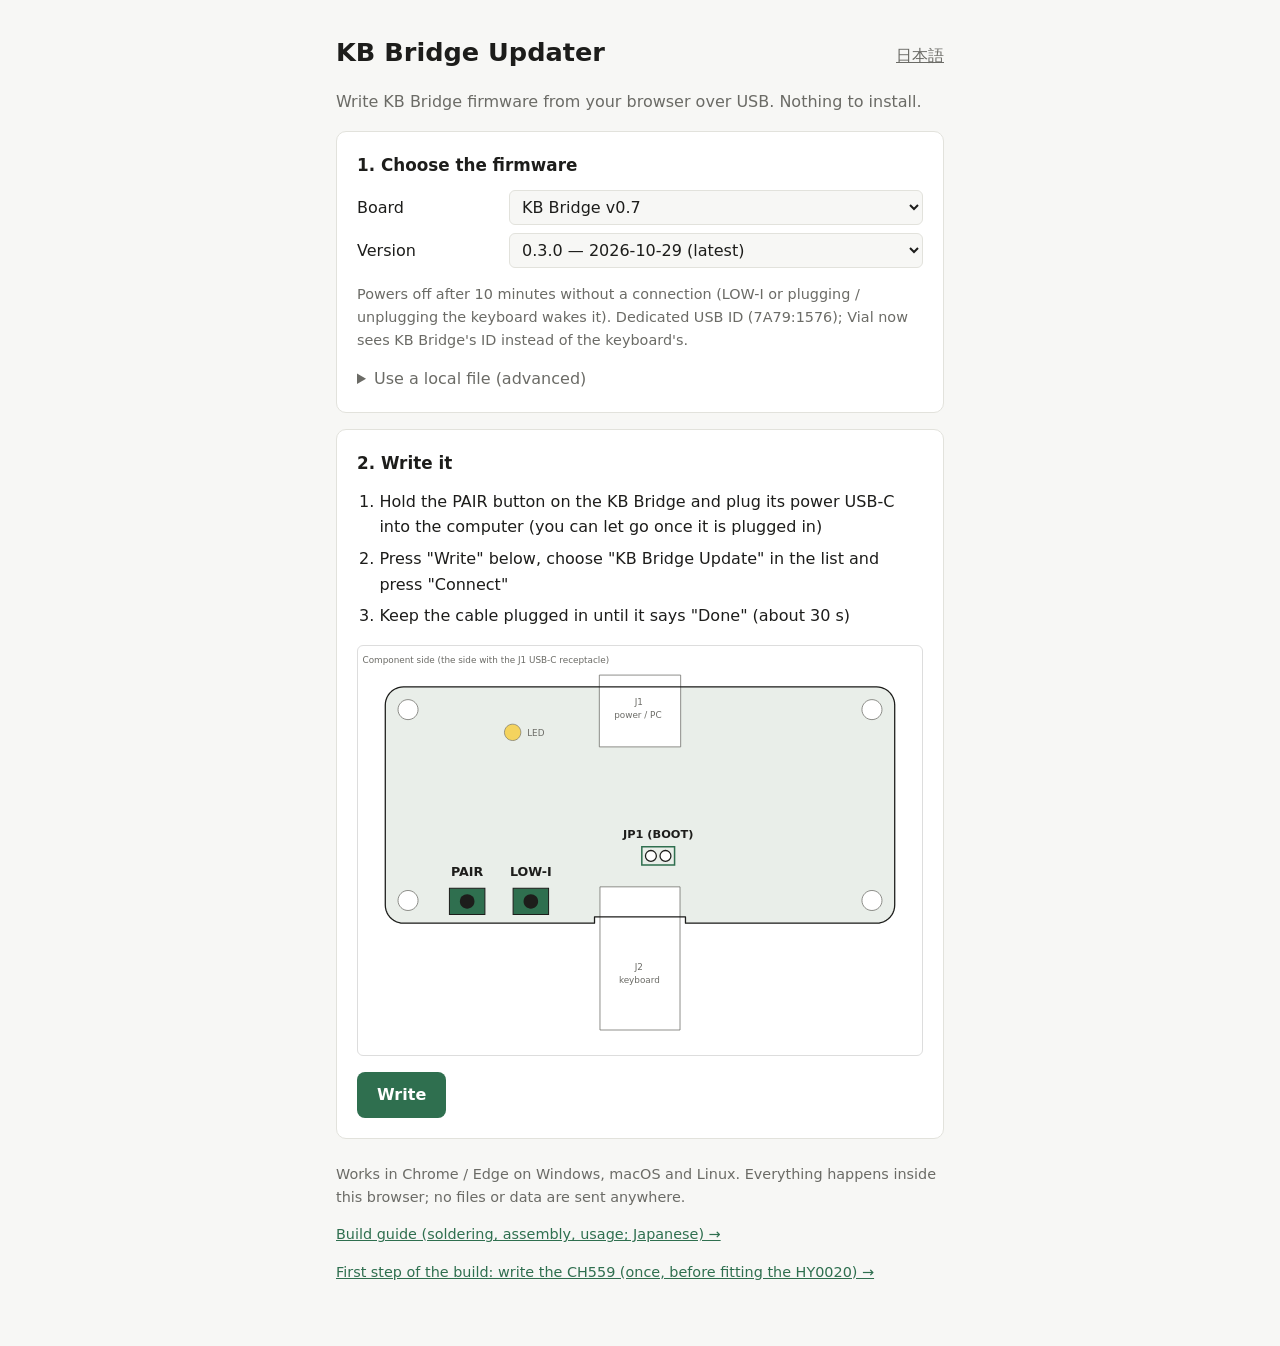
==== docs/index.html @ 1b907c50 "v0.7 only: drop v0.6 code paths, the ISP pending flag and 0.2.0 leftovers; MODEL_NAME v0.7; retry / " ====
<!doctype html>
<html lang="ja">
<head>
<meta charset="utf-8">
<meta name="viewport" content="width=device-width, initial-scale=1">
<title>KB Bridge Updater</title>
<link rel="stylesheet" href="style.css?v=3">
</head>
<body>
<main>
  <header>
    <h1>KB Bridge Updater</h1>
    <button id="lang" class="link" type="button">English</button>
  </header>
  <p class="lead" data-i18n="lead"></p>

  <div id="unsupported" class="notice error" hidden data-i18n="unsupported"></div>

  <section>
    <h2 data-i18n="s1"></h2>
    <label class="field"><span data-i18n="board"></span>
      <select id="board"></select>
    </label>
    <label class="field"><span data-i18n="version"></span>
      <select id="fw"></select>
    </label>
    <p id="notes" class="muted"></p>
    <details>
      <summary data-i18n="localSummary"></summary>
      <p class="muted" data-i18n="localHelp"></p>
      <input id="local" type="file" accept=".zip">
    </details>
  </section>

  <section>
    <h2 data-i18n="s2"></h2>
    <ol class="steps">
      <li data-i18n="step1"></li>
      <li data-i18n="step2"></li>
      <li data-i18n="step3"></li>
    </ol>
    <figure class="diagram"><img src="img/buttons.svg" style="max-width:100%;height:auto" alt="PAIR / LOW-I / JP1 (BOOT)"></figure>
    <button id="go" class="primary" type="button" data-i18n="go"></button>
  </section>

  <section id="run" hidden>
    <h2 data-i18n="s3"></h2>
    <div class="bar"><div id="barfill"></div></div>
    <p id="status" class="status"></p>
  </section>

  <footer class="muted">
    <p data-i18n="footer"></p>
    <p><a href="guide.html" data-i18n="guideLink"></a></p>
    <p><a href="ch559.html" data-i18n="ch559Link"></a></p>
  </footer>
</main>
<script type="module" src="js/app.js"></script>
</body>
</html>
---- docs/style.css ----
:root {
  --bg: #f7f7f5;
  --card: #ffffff;
  --text: #1d1d1b;
  --muted: #6b6b66;
  --line: #e2e2dc;
  --accent: #2f6f4f;
  --accent-text: #ffffff;
  --error: #b3261e;
  --ok: #2f6f4f;
}
@media (prefers-color-scheme: dark) {
  :root {
    --bg: #161615;
    --card: #20201e;
    --text: #ecece8;
    --muted: #a3a39c;
    --line: #34342f;
    --accent: #5fb98a;
    --accent-text: #0e1a13;
    --error: #f2857c;
    --ok: #5fb98a;
  }
}
* { box-sizing: border-box; }
body {
  margin: 0;
  background: var(--bg);
  color: var(--text);
  font: 16px/1.6 system-ui, -apple-system, "Hiragino Sans", "Noto Sans JP", sans-serif;
}
img { max-width: 100%; height: auto; }
main { max-width: 640px; margin: 0 auto; padding: 32px 16px 48px; }
header { display: flex; align-items: baseline; justify-content: space-between; gap: 16px; }
h1 { font-size: 1.6rem; margin: 0; }
h2 { font-size: 1.05rem; margin: 0 0 12px; }
.lead { color: var(--muted); }
section {
  background: var(--card);
  border: 1px solid var(--line);
  border-radius: 10px;
  padding: 20px;
  margin: 16px 0;
}
.field { display: grid; grid-template-columns: 9em 1fr; align-items: center; gap: 8px; margin: 8px 0; }
select, input[type=file] { font: inherit; color: inherit; }
select { padding: 6px 8px; border: 1px solid var(--line); border-radius: 6px; background: var(--bg); width: 100%; }
details { margin-top: 12px; }
summary { cursor: pointer; color: var(--muted); }
.steps { padding-left: 1.4em; margin: 0 0 16px; }
.steps li { margin: 6px 0; }
button { font: inherit; cursor: pointer; }
.primary {
  background: var(--accent);
  color: var(--accent-text);
  border: 0;
  border-radius: 8px;
  padding: 10px 20px;
  font-weight: 600;
}
.primary:disabled { opacity: 0.5; cursor: default; }
.link { background: none; border: 0; color: var(--muted); text-decoration: underline; padding: 0; }
.muted { color: var(--muted); font-size: 0.9rem; }
.notice { border-radius: 8px; padding: 12px 16px; margin: 16px 0; }
.notice.error { border: 1px solid var(--error); color: var(--error); }
.bar { height: 10px; background: var(--line); border-radius: 5px; overflow: hidden; }
#barfill { height: 100%; width: 0; background: var(--accent); transition: width 0.2s; }
.status { margin: 12px 0 0; white-space: pre-line; }
.status.error { color: var(--error); }
.status.ok { color: var(--ok); font-weight: 600; }
footer { margin-top: 24px; }
a { color: var(--accent); }
@media (max-width: 480px) {
  .field { grid-template-columns: 1fr; gap: 4px; }
}
.doc h3 { font-size: 0.95rem; margin: 20px 0 8px; }
.toc { display: flex; flex-wrap: wrap; gap: 6px 16px; margin: 16px 0; font-size: 0.9rem; }
table { width: 100%; border-collapse: collapse; font-size: 0.92rem; }
th, td { text-align: left; vertical-align: top; padding: 6px 8px; border-bottom: 1px solid var(--line); }
th { color: var(--muted); font-weight: 600; }
.doc section { overflow-x: auto; }

figure { margin: 8px 0 16px; display: flex; flex-wrap: wrap; gap: 8px; }
figure img { width: calc(50% - 4px); min-width: 240px; flex: 1 1 240px; height: auto; border-radius: 6px; }
figure.diagram img { width: 100%; max-width: 560px; min-width: 0; background: #fff; border: 1px solid #ddd; }
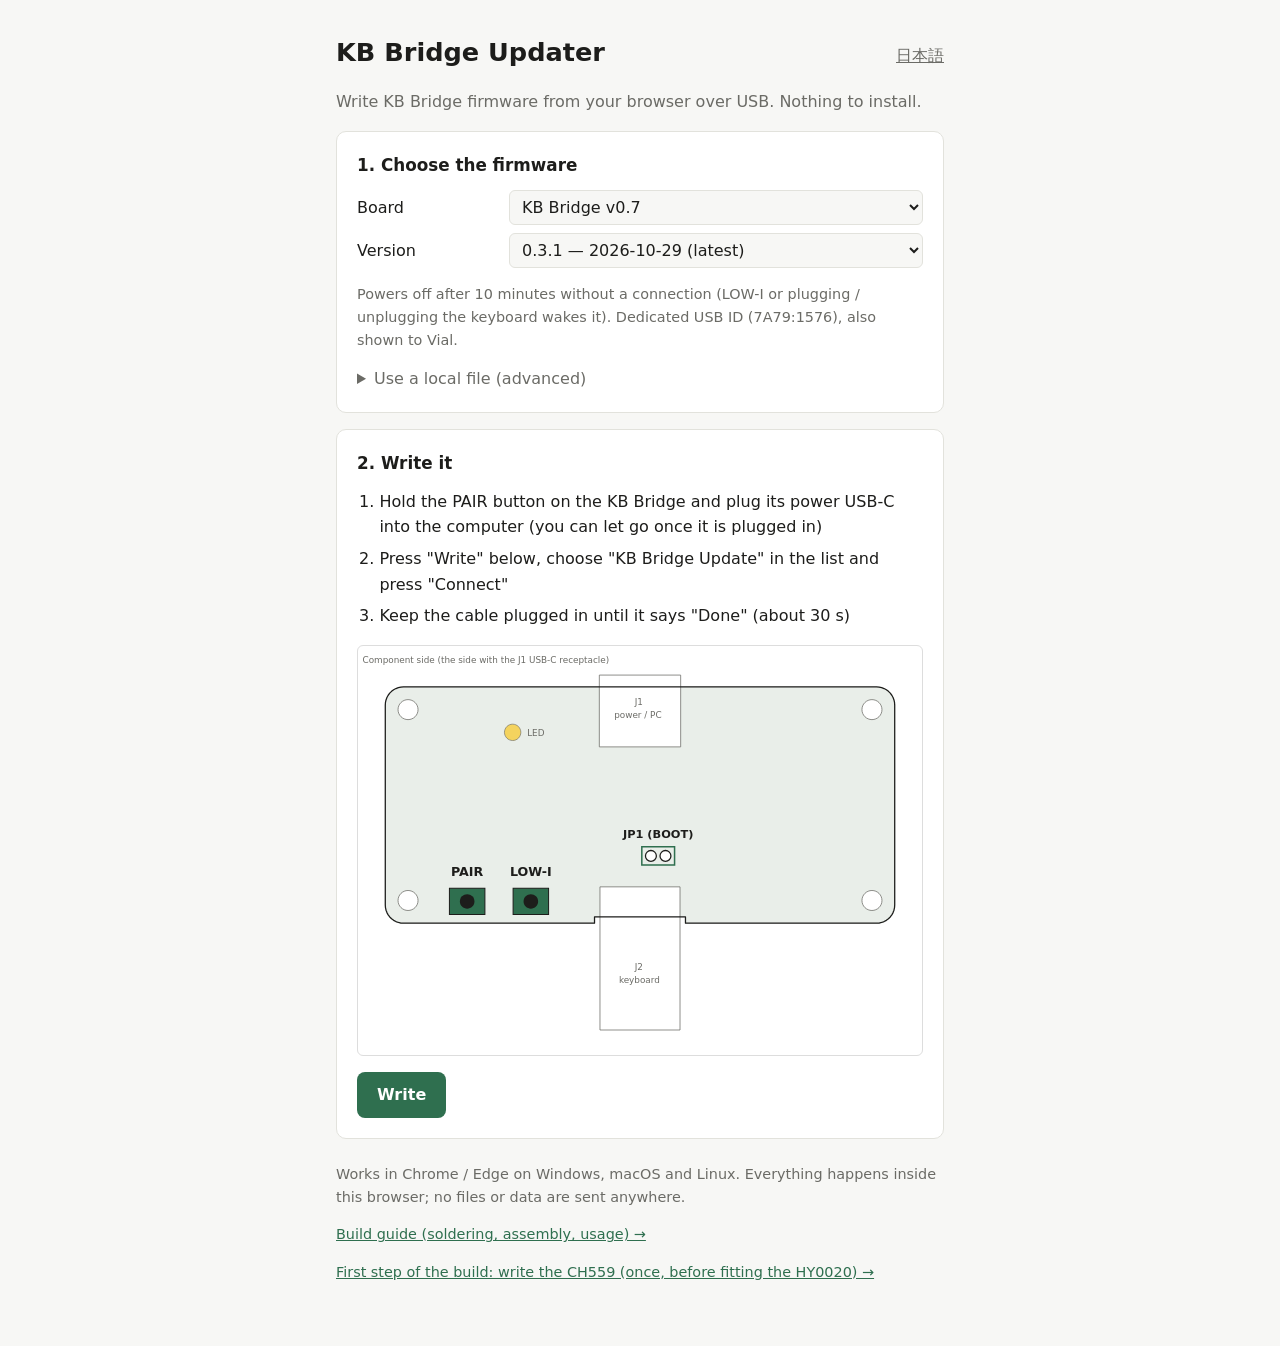
==== commit 43cd5903: "English build guide (guide_en.html), linked from the Japanese guide, the updater and README" ====
--- a/docs/index.html
+++ b/docs/index.html
@@ -51,7 +51,7 @@
 
   <footer class="muted">
     <p data-i18n="footer"></p>
-    <p><a href="guide.html" data-i18n="guideLink"></a></p>
+    <p><a id="guide" href="guide.html" data-i18n="guideLink"></a></p>
     <p><a href="ch559.html" data-i18n="ch559Link"></a></p>
   </footer>
 </main>
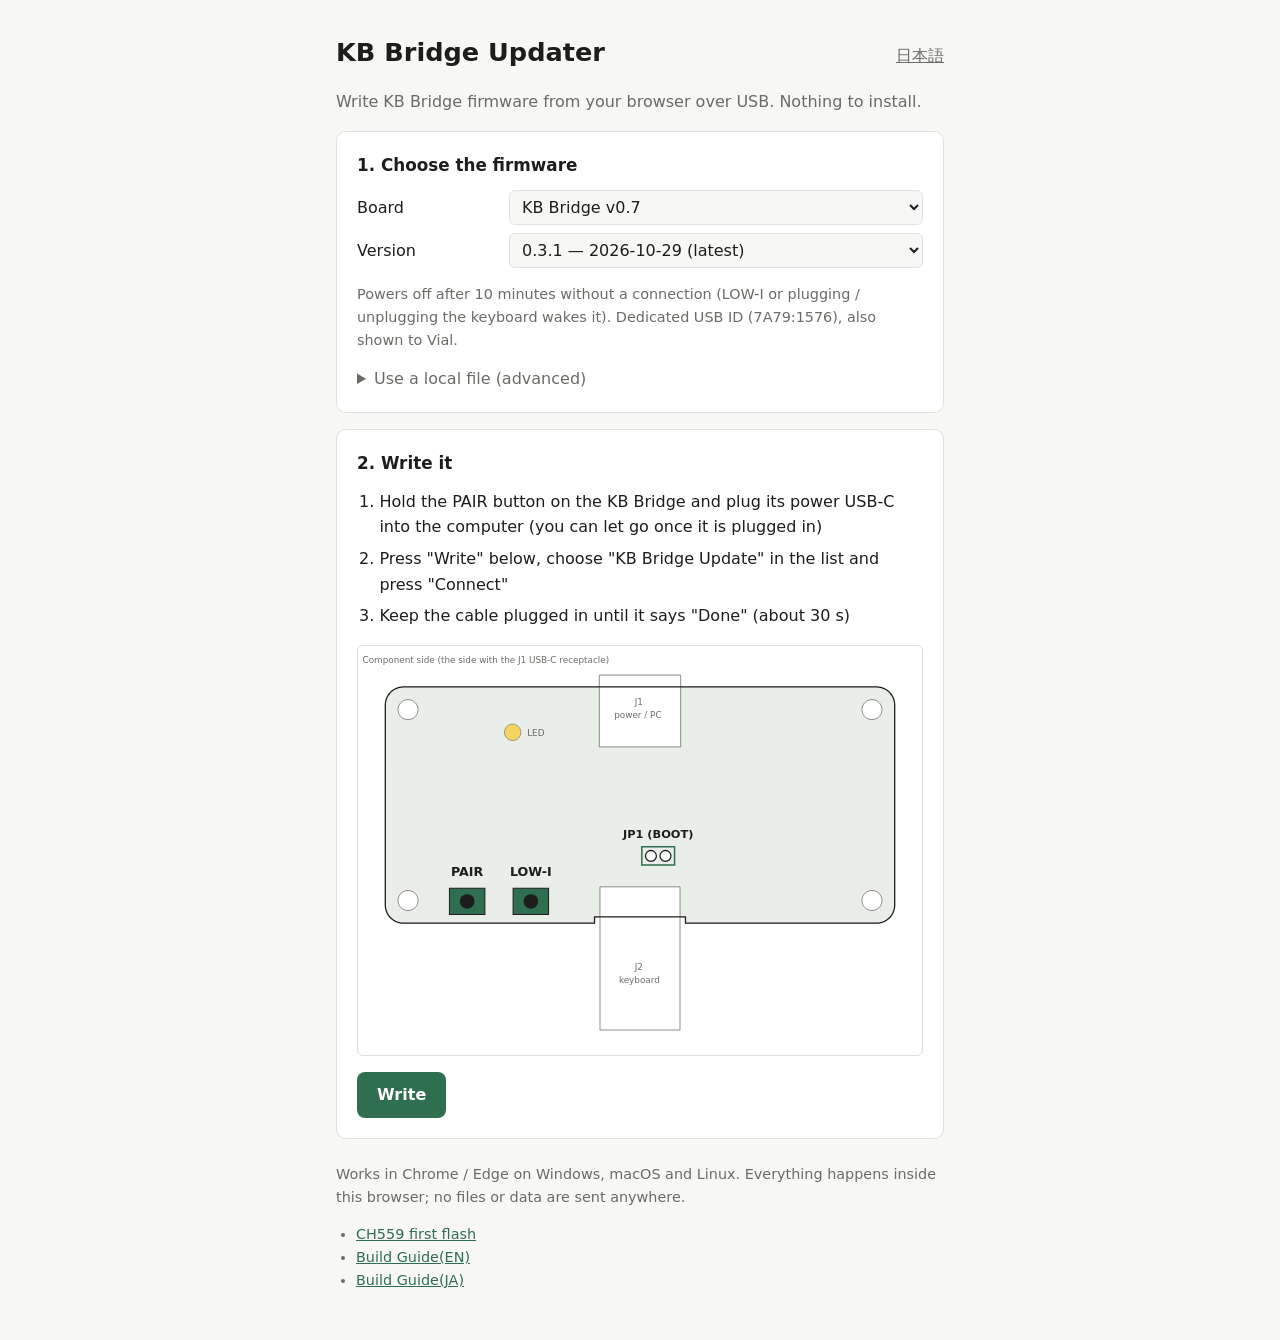
==== commit 169ca5f7: "Updater: README-style link list (CH559 first flash, Build Guide EN / JA)" ====
--- a/docs/index.html
+++ b/docs/index.html
@@ -4,7 +4,7 @@
 <meta charset="utf-8">
 <meta name="viewport" content="width=device-width, initial-scale=1">
 <title>KB Bridge Updater</title>
-<link rel="stylesheet" href="style.css?v=3">
+<link rel="stylesheet" href="style.css?v=4">
 </head>
 <body>
 <main>
@@ -51,8 +51,11 @@
 
   <footer class="muted">
     <p data-i18n="footer"></p>
-    <p><a id="guide" href="guide.html" data-i18n="guideLink"></a></p>
-    <p><a href="ch559.html" data-i18n="ch559Link"></a></p>
+    <ul class="links">
+      <li><a id="ch559" href="ch559.html">CH559 first flash</a></li>
+      <li><a href="guide_en.html">Build Guide(EN)</a></li>
+      <li><a href="guide_ja.html">Build Guide(JA)</a></li>
+    </ul>
   </footer>
 </main>
 <script type="module" src="js/app.js"></script>
--- a/docs/style.css
+++ b/docs/style.css
@@ -69,6 +69,7 @@
 .status.error { color: var(--error); }
 .status.ok { color: var(--ok); font-weight: 600; }
 footer { margin-top: 24px; }
+.links { margin: 8px 0 0; padding-left: 20px; }
 a { color: var(--accent); }
 @media (max-width: 480px) {
   .field { grid-template-columns: 1fr; gap: 4px; }
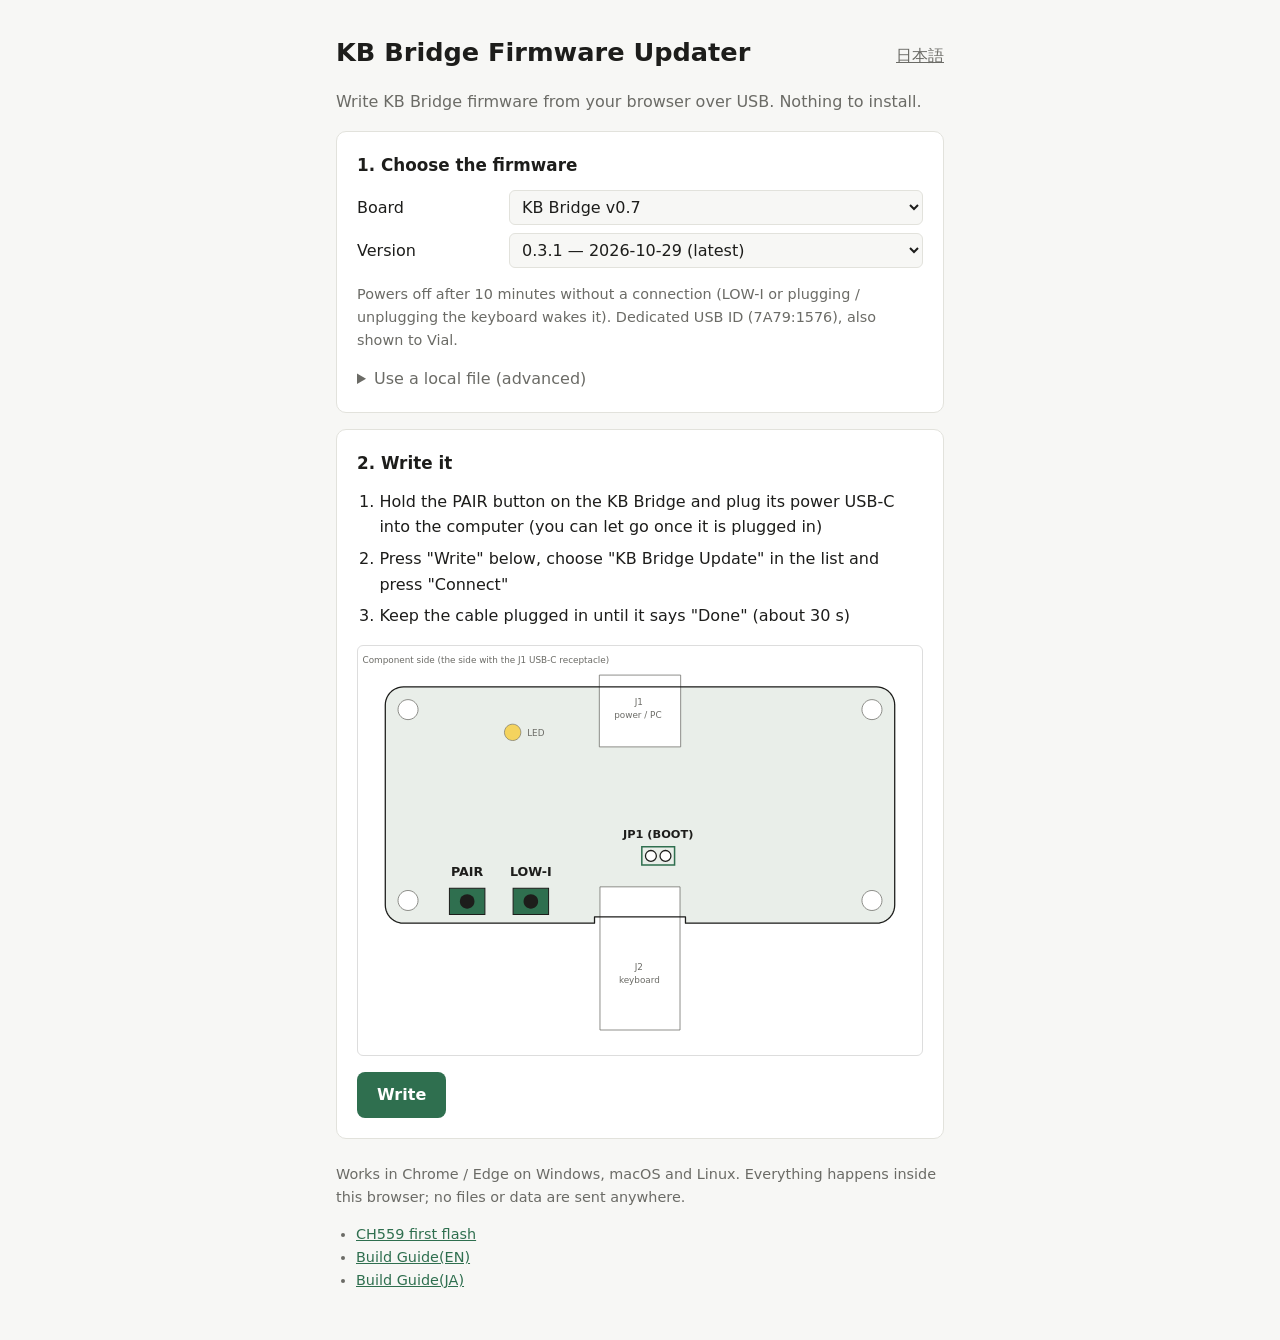
==== commit f0a8c15b: "Unify page names (Firmware Updater, CH559 First Flash), guide footers and in-text names" ====
--- a/docs/index.html
+++ b/docs/index.html
@@ -3,13 +3,13 @@
 <head>
 <meta charset="utf-8">
 <meta name="viewport" content="width=device-width, initial-scale=1">
-<title>KB Bridge Updater</title>
+<title>KB Bridge Firmware Updater</title>
 <link rel="stylesheet" href="style.css?v=4">
 </head>
 <body>
 <main>
   <header>
-    <h1>KB Bridge Updater</h1>
+    <h1>KB Bridge Firmware Updater</h1>
     <button id="lang" class="link" type="button">English</button>
   </header>
   <p class="lead" data-i18n="lead"></p>
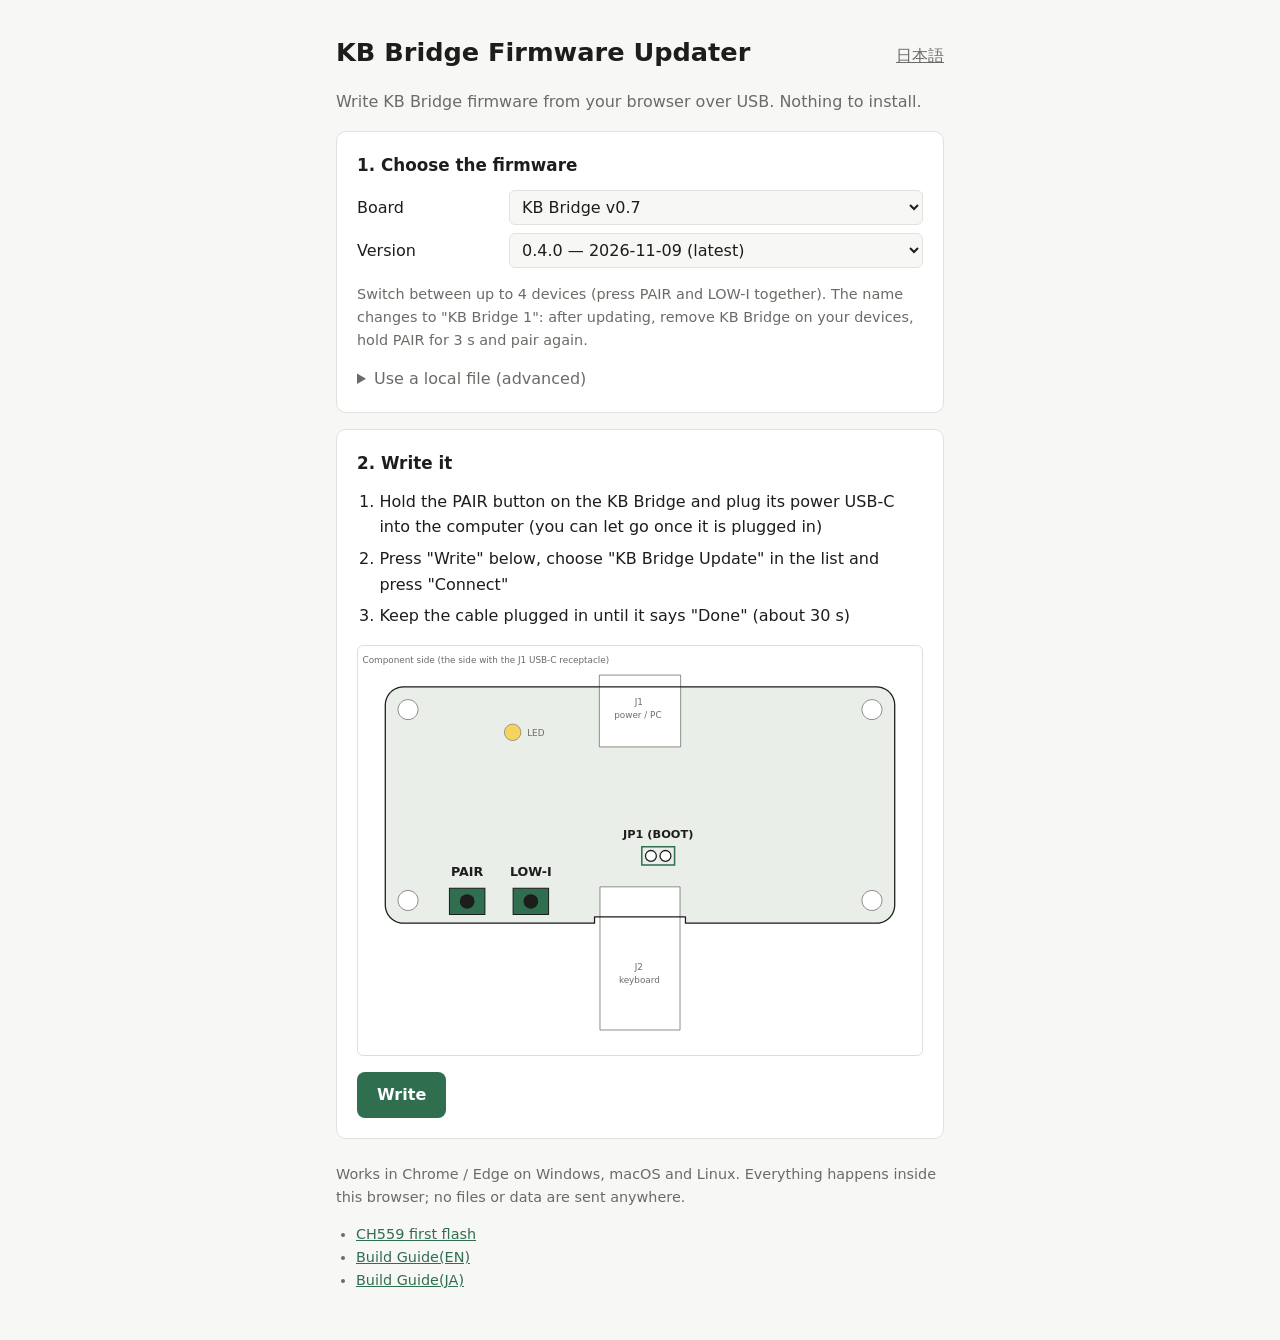
==== commit 6d904c26: "Guide: wider page (960 px) and first table column, so tables do not wrap every few characters" ====
--- a/docs/index.html
+++ b/docs/index.html
@@ -4,7 +4,7 @@
 <meta charset="utf-8">
 <meta name="viewport" content="width=device-width, initial-scale=1">
 <title>KB Bridge Firmware Updater</title>
-<link rel="stylesheet" href="style.css?v=4">
+<link rel="stylesheet" href="style.css?v=5">
 </head>
 <body>
 <main>
--- a/docs/style.css
+++ b/docs/style.css
@@ -80,6 +80,9 @@
 th, td { text-align: left; vertical-align: top; padding: 6px 8px; border-bottom: 1px solid var(--line); }
 th { color: var(--muted); font-weight: 600; }
 .doc section { overflow-x: auto; }
+/* guides: wider than the updater pages, so long tables do not wrap every few characters */
+main.doc { max-width: 960px; }
+@media (min-width: 600px) { .doc td:first-child { min-width: 9em; } }
 
 figure { margin: 8px 0 16px; display: flex; flex-wrap: wrap; gap: 8px; }
 figure img { width: calc(50% - 4px); min-width: 240px; flex: 1 1 240px; height: auto; border-radius: 6px; }
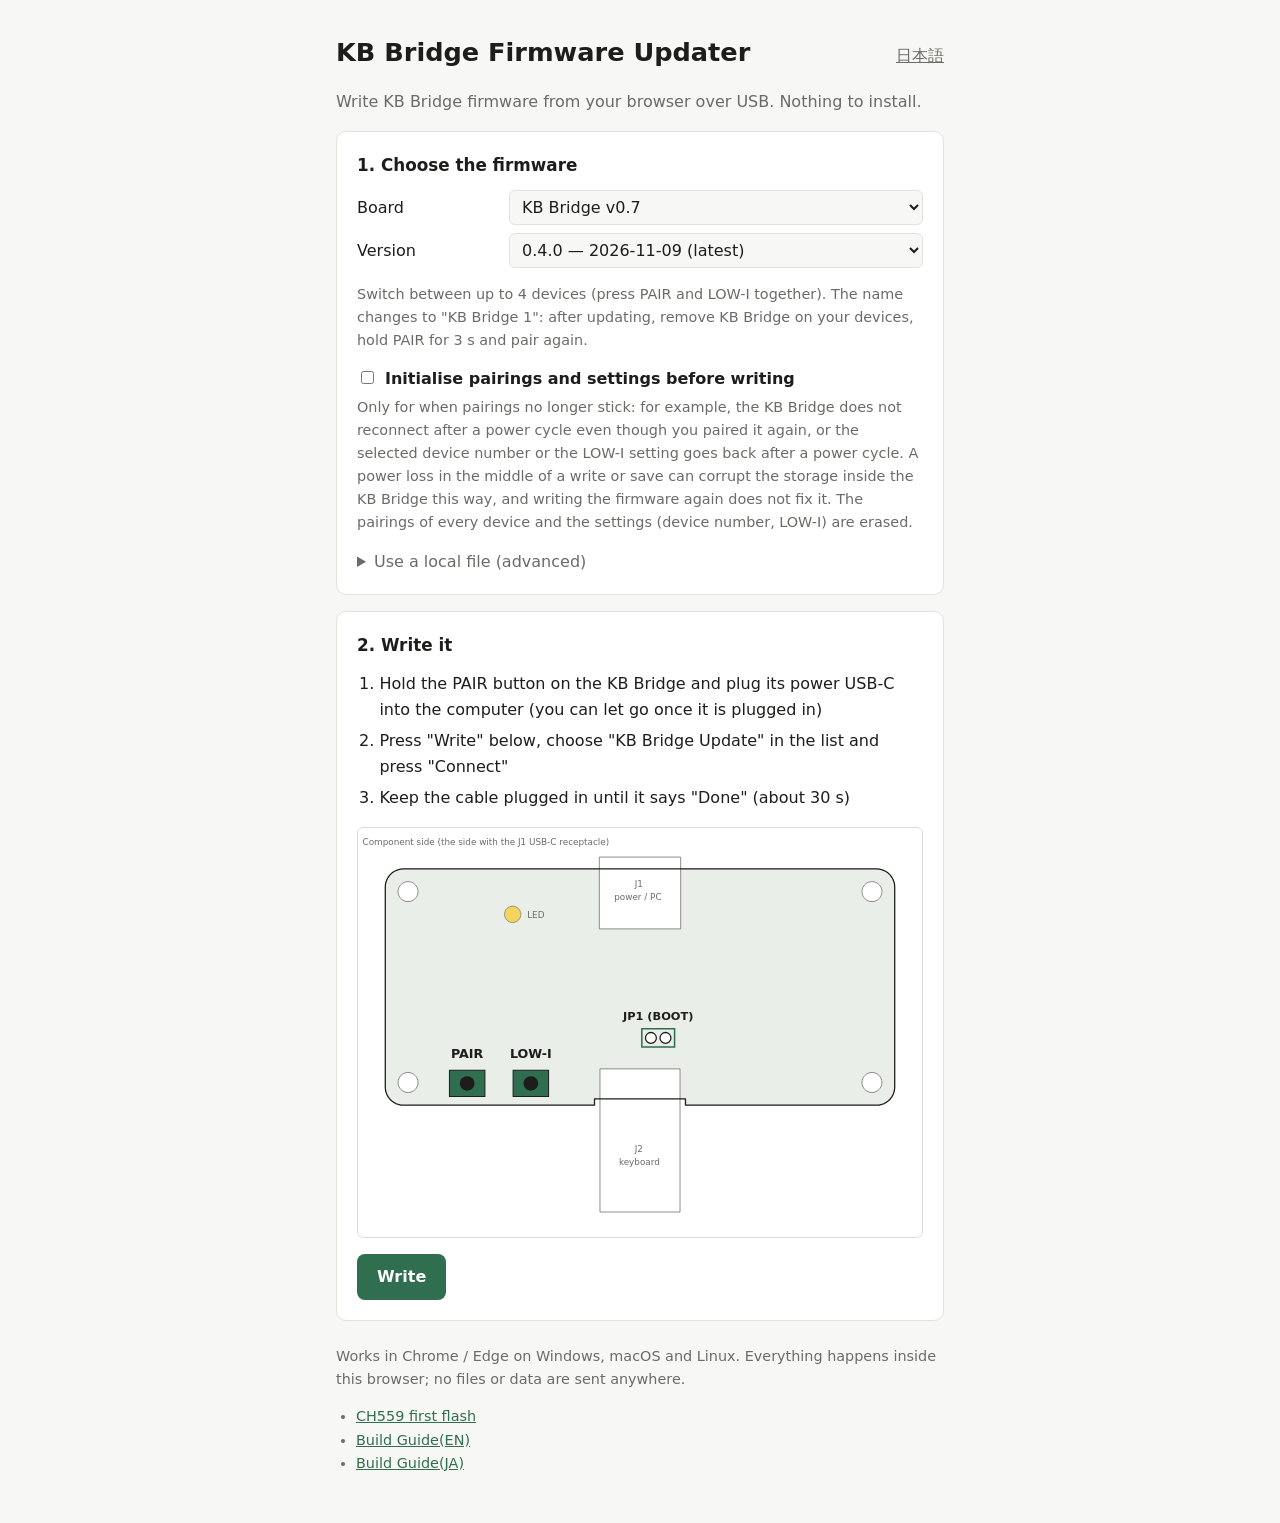
==== commit e2c4b1db: "Updater: option to initialise pairings and settings (file system reset) before writing A reset or po" ====
--- a/docs/index.html
+++ b/docs/index.html
@@ -4,7 +4,7 @@
 <meta charset="utf-8">
 <meta name="viewport" content="width=device-width, initial-scale=1">
 <title>KB Bridge Firmware Updater</title>
-<link rel="stylesheet" href="style.css?v=5">
+<link rel="stylesheet" href="style.css?v=6">
 </head>
 <body>
 <main>
@@ -25,6 +25,8 @@
       <select id="fw"></select>
     </label>
     <p id="notes" class="muted"></p>
+    <label class="check"><input id="reset" type="checkbox"> <span data-i18n="resetLabel"></span></label>
+    <p class="muted" data-i18n="resetHelp"></p>
     <details>
       <summary data-i18n="localSummary"></summary>
       <p class="muted" data-i18n="localHelp"></p>
--- a/docs/style.css
+++ b/docs/style.css
@@ -46,6 +46,8 @@
 select, input[type=file] { font: inherit; color: inherit; }
 select { padding: 6px 8px; border: 1px solid var(--line); border-radius: 6px; background: var(--bg); width: 100%; }
 details { margin-top: 12px; }
+.check { display: flex; gap: 8px; align-items: baseline; margin-top: 12px; font-weight: 600; }
+.check + .muted { margin-top: 4px; }
 summary { cursor: pointer; color: var(--muted); }
 .steps { padding-left: 1.4em; margin: 0 0 16px; }
 .steps li { margin: 6px 0; }
